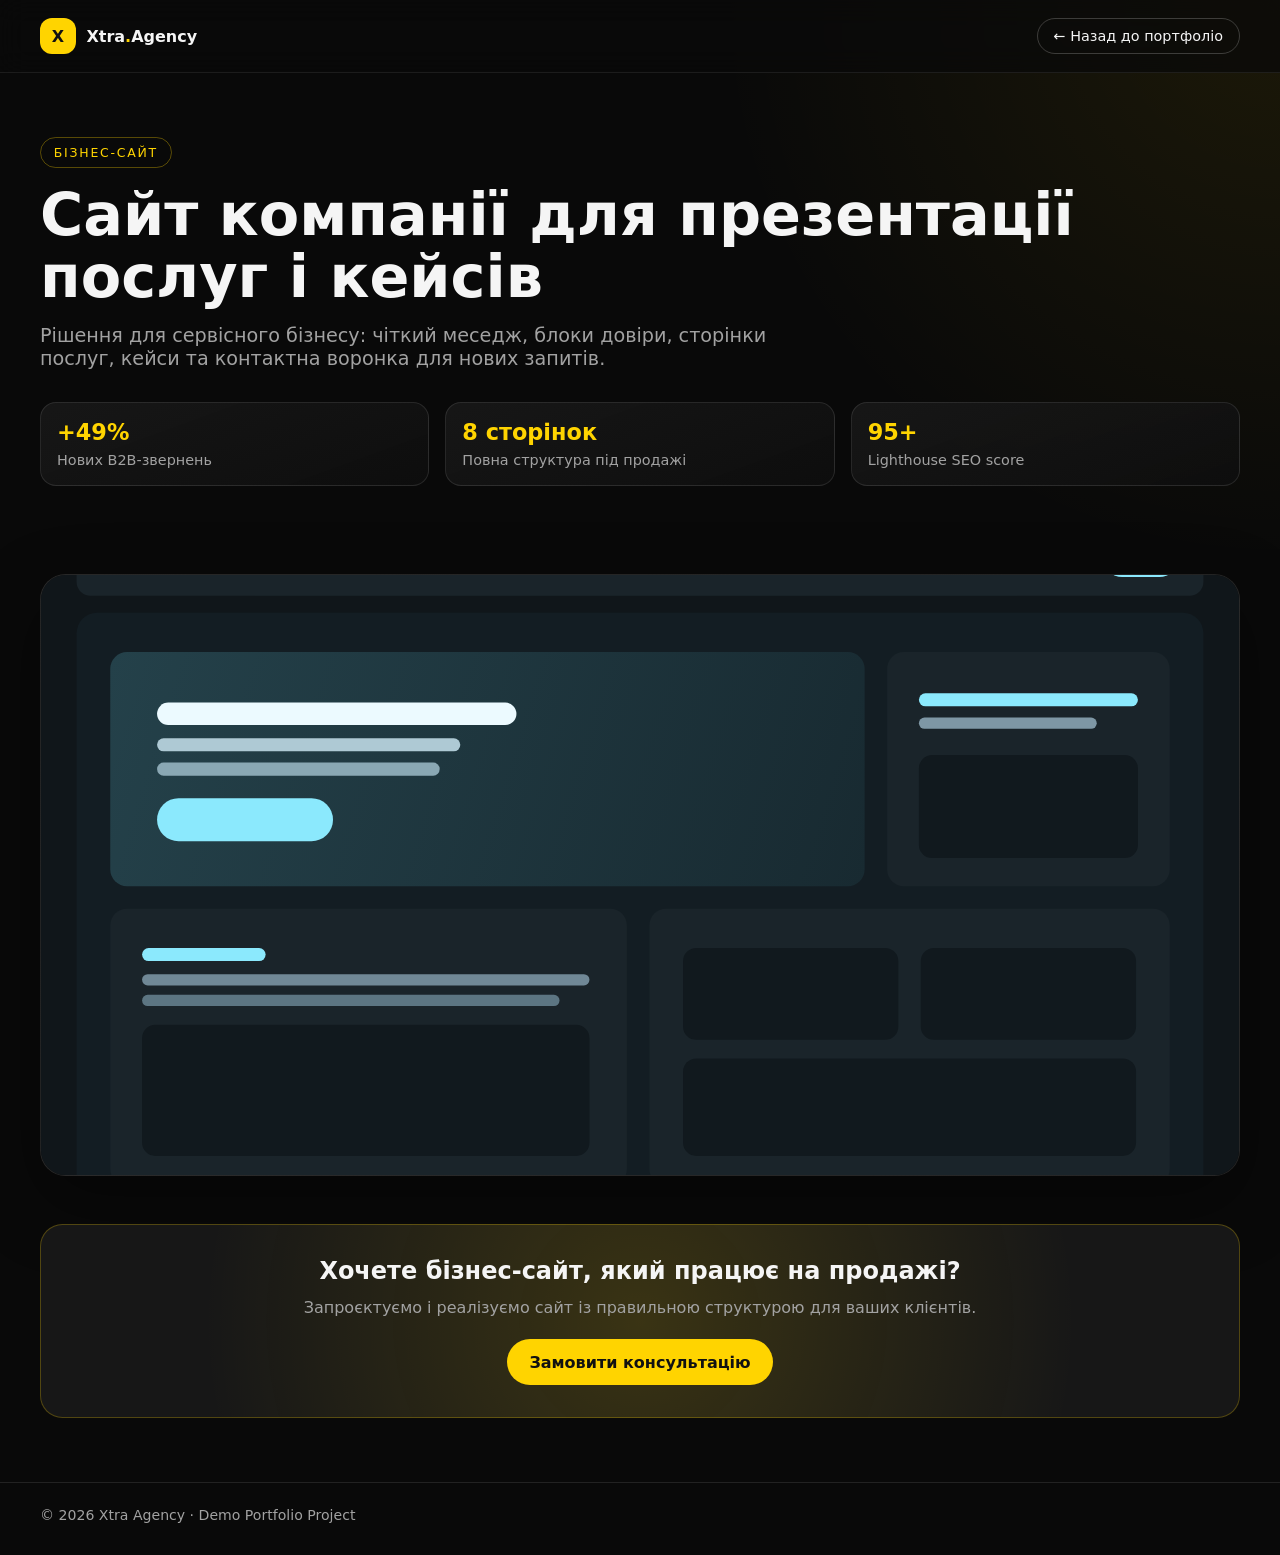
==== portfolio/business-site.html @ 53c30516 "Create unique high-fidelity portfolio mockups for all categories Co-authored-by: bogdan22807 <bogdan" ====
<!DOCTYPE html>
<html lang="uk">
<head>
  <meta charset="UTF-8">
  <meta name="viewport" content="width=device-width, initial-scale=1.0">
  <title>Бізнес-сайт компанії | Xtra Agency Portfolio</title>
  <meta name="description" content="Демо бізнес-сайту: послуги, кейси, переваги та контактні сценарії для B2B-компанії.">
  <link rel="stylesheet" href="../css/portfolio.css">
</head>
<body>
  <header class="topbar">
    <div class="container topbar__inner">
      <a class="brand" href="../index.html"><span class="brand__mark">X</span><span class="brand__name">Xtra<span>.</span>Agency</span></a>
      <a class="btn-back" href="../index.html#portfolio">← Назад до портфоліо</a>
    </div>
  </header>
  <main class="container">
    <section class="hero">
      <span class="eyebrow">Бізнес-сайт</span>
      <h1>Сайт компанії для презентації послуг і кейсів</h1>
      <p>Рішення для сервісного бізнесу: чіткий меседж, блоки довіри, сторінки послуг, кейси та контактна воронка для нових запитів.</p>
      <div class="metrics">
        <div class="metric"><strong>+49%</strong><span>Нових B2B-звернень</span></div>
        <div class="metric"><strong>8 сторінок</strong><span>Повна структура під продажі</span></div>
        <div class="metric"><strong>95+</strong><span>Lighthouse SEO score</span></div>
      </div>
    </section>
    <section class="showcase"><img src="../assets/mockup-business.svg" alt="Демо бізнес-сайту" loading="lazy"></section>
    <section class="cta"><h2>Хочете бізнес-сайт, який працює на продажі?</h2><p>Запроєктуємо і реалізуємо сайт із правильною структурою для ваших клієнтів.</p><a class="btn-main" href="../index.html#cta">Замовити консультацію</a></section>
  </main>
  <footer><div class="container">© 2026 Xtra Agency · Demo Portfolio Project</div></footer>
</body>
</html>
---- css/portfolio.css ----
:root {
  --black: #090909;
  --panel: #111111;
  --panel-soft: #171717;
  --yellow: #ffd400;
  --text: #f5f5f5;
  --muted: #a2a2a2;
}

* {
  box-sizing: border-box;
}

html {
  scroll-behavior: smooth;
}

body {
  margin: 0;
  font-family: "Manrope", "Inter", system-ui, sans-serif;
  background: radial-gradient(circle at top right, rgba(255, 212, 0, 0.08), transparent 28%), var(--black);
  color: var(--text);
}

a {
  color: inherit;
}

.container {
  width: min(1200px, calc(100% - 2.5rem));
  margin: 0 auto;
}

.topbar {
  position: sticky;
  top: 0;
  z-index: 20;
  backdrop-filter: blur(14px);
  background: rgba(10, 10, 10, 0.76);
  border-bottom: 1px solid rgba(255, 255, 255, 0.08);
}

.topbar__inner {
  min-height: 72px;
  display: flex;
  align-items: center;
  justify-content: space-between;
  gap: 1rem;
}

.brand {
  display: flex;
  align-items: center;
  gap: 0.65rem;
  text-decoration: none;
}

.brand__mark {
  width: 2.25rem;
  height: 2.25rem;
  border-radius: 0.75rem;
  background: var(--yellow);
  color: #111;
  display: inline-flex;
  align-items: center;
  justify-content: center;
  font-weight: 800;
}

.brand__name {
  font-weight: 800;
}

.brand__name span {
  color: var(--yellow);
}

.btn-back {
  text-decoration: none;
  border: 1px solid rgba(255, 255, 255, 0.2);
  border-radius: 999px;
  padding: 0.55rem 1rem;
  font-size: 0.9rem;
  transition: 0.25s ease;
}

.btn-back:hover {
  border-color: rgba(255, 212, 0, 0.6);
  background: rgba(255, 212, 0, 0.06);
}

.hero {
  padding: 4rem 0 2.5rem;
}

.eyebrow {
  display: inline-block;
  font-size: 0.78rem;
  text-transform: uppercase;
  letter-spacing: 0.14em;
  color: var(--yellow);
  border: 1px solid rgba(255, 212, 0, 0.32);
  border-radius: 999px;
  padding: 0.45rem 0.8rem;
  margin-bottom: 1rem;
}

h1 {
  margin: 0 0 1rem;
  font-size: clamp(2rem, 4.6vw, 4rem);
  line-height: 1.05;
}

.hero p {
  margin: 0;
  color: var(--muted);
  max-width: 760px;
  font-size: clamp(1rem, 1.8vw, 1.2rem);
}

.metrics {
  display: grid;
  grid-template-columns: repeat(3, minmax(0, 1fr));
  gap: 1rem;
  margin-top: 2rem;
}

.metric {
  border: 1px solid rgba(255, 255, 255, 0.1);
  border-radius: 1rem;
  padding: 1rem;
  background: linear-gradient(160deg, rgba(29, 29, 29, 0.7), rgba(14, 14, 14, 0.95));
}

.metric strong {
  color: var(--yellow);
  font-size: 1.4rem;
  display: block;
  margin-bottom: 0.3rem;
}

.metric span {
  color: var(--muted);
  font-size: 0.9rem;
}

.showcase {
  margin: 3rem 0;
  border: 1px solid rgba(255, 255, 255, 0.1);
  border-radius: 1.6rem;
  overflow: hidden;
  background: linear-gradient(145deg, rgba(20, 20, 20, 0.85), rgba(10, 10, 10, 0.95));
  box-shadow: 0 26px 70px rgba(0, 0, 0, 0.4);
}

.showcase img {
  display: block;
  width: 100%;
  max-height: 600px;
  object-fit: cover;
}

.section {
  margin: 3rem 0;
}

.section h2 {
  margin: 0 0 1rem;
  font-size: clamp(1.45rem, 2.5vw, 2.3rem);
}

.cards {
  display: grid;
  grid-template-columns: repeat(3, minmax(0, 1fr));
  gap: 1rem;
}

.card {
  border: 1px solid rgba(255, 255, 255, 0.1);
  border-radius: 1rem;
  padding: 1.15rem;
  background: var(--panel);
}

.card h3 {
  margin: 0 0 0.6rem;
  font-size: 1.05rem;
}

.card p {
  margin: 0;
  color: var(--muted);
  line-height: 1.5;
  font-size: 0.95rem;
}

.cta {
  margin: 3rem 0 4rem;
  border: 1px solid rgba(255, 212, 0, 0.25);
  border-radius: 1.4rem;
  background: radial-gradient(circle at center, rgba(255, 212, 0, 0.15), transparent 72%), var(--panel-soft);
  padding: 2rem;
  text-align: center;
}

.cta h2 {
  margin: 0 0 0.85rem;
}

.cta p {
  margin: 0 0 1.35rem;
  color: var(--muted);
}

.btn-main {
  display: inline-block;
  text-decoration: none;
  font-weight: 800;
  color: #111;
  background: var(--yellow);
  border-radius: 999px;
  padding: 0.85rem 1.4rem;
}

footer {
  border-top: 1px solid rgba(255, 255, 255, 0.1);
  color: var(--muted);
  font-size: 0.88rem;
  padding: 1.5rem 0 2rem;
}

@media (max-width: 900px) {
  .metrics,
  .cards {
    grid-template-columns: 1fr;
  }
}
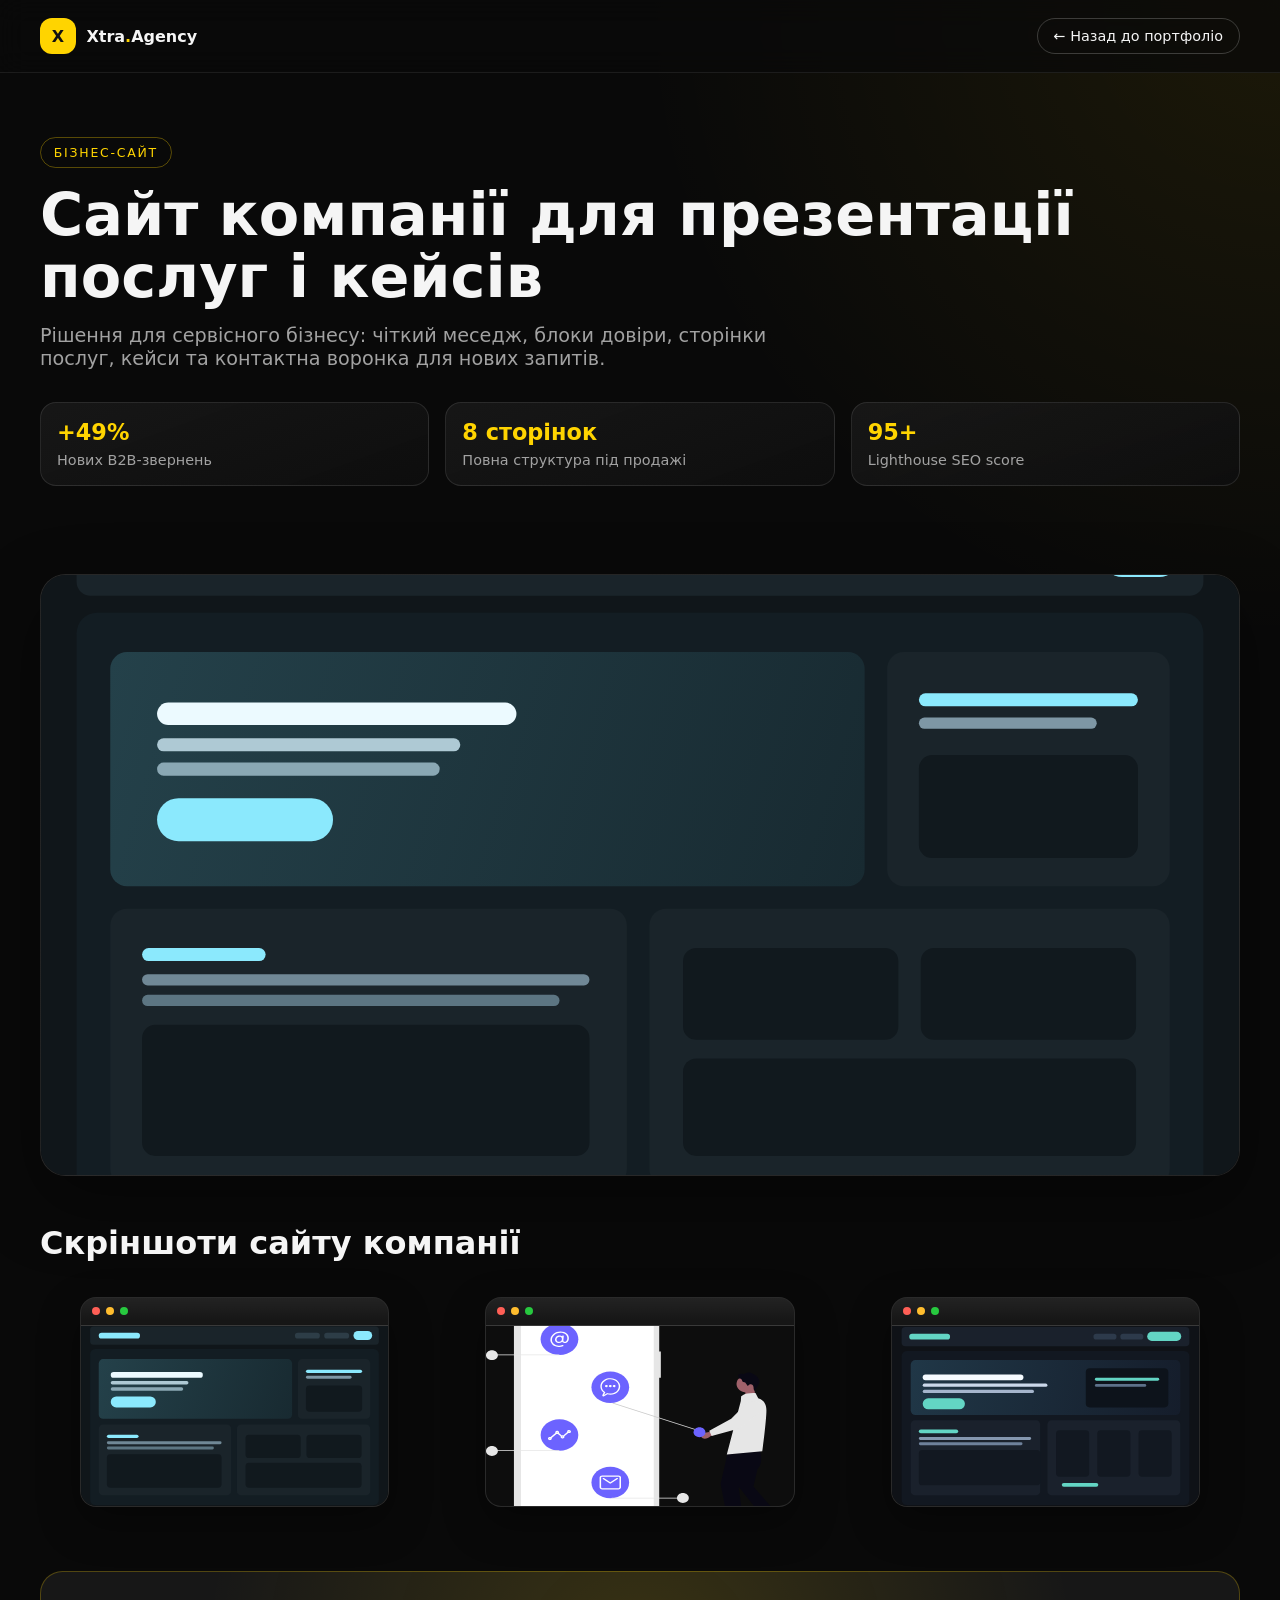
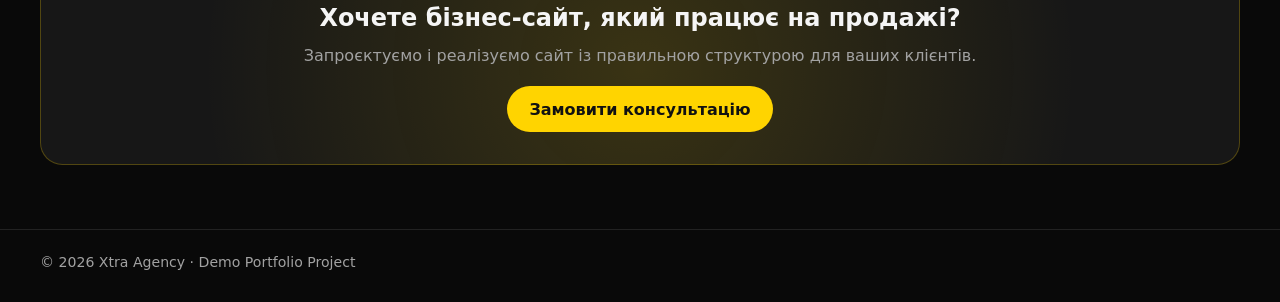
==== commit 21097e23: "Add multi-screenshot galleries to portfolio case pages Co-authored-by: bogdan22807 <bogdan22807@user" ====
--- a/portfolio/business-site.html
+++ b/portfolio/business-site.html
@@ -26,6 +26,14 @@
       </div>
     </section>
     <section class="showcase"><img src="../assets/mockup-business.svg" alt="Демо бізнес-сайту" loading="lazy"></section>
+    <section class="section">
+      <h2>Скріншоти сайту компанії</h2>
+      <div class="screens-grid">
+        <figure class="screen-shot"><div class="screen-shot__bar"></div><img src="../assets/mockup-business.svg" alt="Головна сторінка бізнес-сайту"></figure>
+        <figure class="screen-shot"><div class="screen-shot__bar"></div><img src="../assets/бізнесайт.svg" alt="Розділ послуг і кейсів"></figure>
+        <figure class="screen-shot"><div class="screen-shot__bar"></div><img src="../assets/mockup-corporate.svg" alt="Контактний блок і форма заявки"></figure>
+      </div>
+    </section>
     <section class="cta"><h2>Хочете бізнес-сайт, який працює на продажі?</h2><p>Запроєктуємо і реалізуємо сайт із правильною структурою для ваших клієнтів.</p><a class="btn-main" href="../index.html#cta">Замовити консультацію</a></section>
   </main>
   <footer><div class="container">© 2026 Xtra Agency · Demo Portfolio Project</div></footer>
--- a/css/portfolio.css
+++ b/css/portfolio.css
@@ -160,6 +160,54 @@
   object-fit: cover;
 }
 
+.screens-grid {
+  margin-top: 1.2rem;
+  display: grid;
+  grid-template-columns: repeat(3, minmax(0, 1fr));
+  gap: 1rem;
+}
+
+.screen-shot {
+  border: 1px solid rgba(255, 255, 255, 0.12);
+  border-radius: 1rem;
+  overflow: hidden;
+  background: #0d0d0d;
+  box-shadow: 0 16px 40px rgba(0, 0, 0, 0.35);
+  transition: transform 0.25s ease, box-shadow 0.25s ease, border-color 0.25s ease;
+}
+
+.screen-shot:hover {
+  transform: translateY(-4px);
+  border-color: rgba(255, 212, 0, 0.38);
+  box-shadow: 0 22px 46px rgba(0, 0, 0, 0.45);
+}
+
+.screen-shot__bar {
+  height: 28px;
+  border-bottom: 1px solid rgba(255, 255, 255, 0.1);
+  background: linear-gradient(180deg, rgba(255, 255, 255, 0.09), rgba(255, 255, 255, 0.03));
+  position: relative;
+}
+
+.screen-shot__bar::before {
+  content: "";
+  position: absolute;
+  top: 9px;
+  left: 11px;
+  width: 8px;
+  height: 8px;
+  border-radius: 999px;
+  background: #ff5f56;
+  box-shadow: 14px 0 0 #ffbd2e, 28px 0 0 #27c93f;
+}
+
+.screen-shot img {
+  width: 100%;
+  height: 180px;
+  object-fit: cover;
+  display: block;
+}
+
 .section {
   margin: 3rem 0;
 }
@@ -231,7 +279,8 @@
 
 @media (max-width: 900px) {
   .metrics,
-  .cards {
+  .cards,
+  .screens-grid {
     grid-template-columns: 1fr;
   }
 }
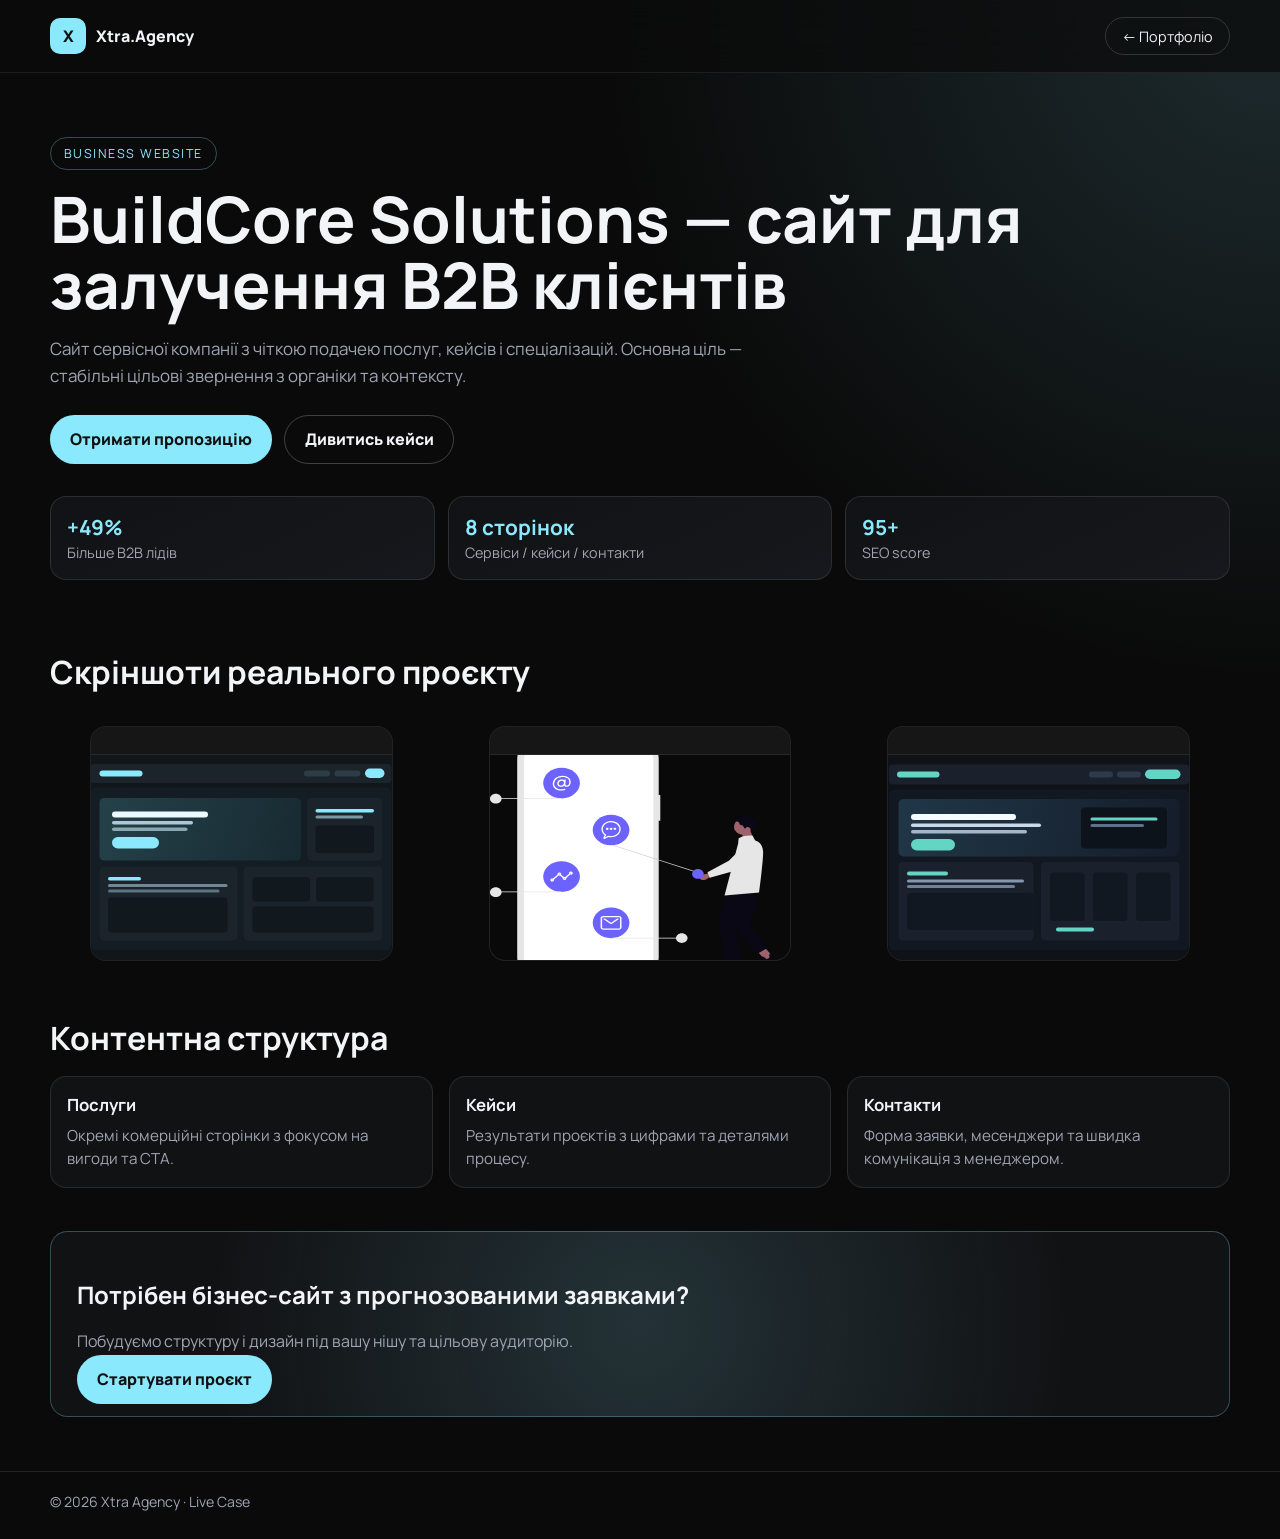
==== commit a160f71e: "Rebuild portfolio cases as real niche-specific mini websites Co-authored-by: bogdan22807 <bogdan2280" ====
--- a/portfolio/business-site.html
+++ b/portfolio/business-site.html
@@ -3,39 +3,27 @@
 <head>
   <meta charset="UTF-8">
   <meta name="viewport" content="width=device-width, initial-scale=1.0">
-  <title>Бізнес-сайт компанії | Xtra Agency Portfolio</title>
-  <meta name="description" content="Демо бізнес-сайту: послуги, кейси, переваги та контактні сценарії для B2B-компанії.">
-  <link rel="stylesheet" href="../css/portfolio.css">
+  <title>BuildCore Solutions — бізнес-сайт компанії</title>
+  <meta name="description" content="Кейс бізнес-сайту для сервісної компанії з блоками послуг, кейсів, довіри та контактною воронкою.">
+  <link rel="preconnect" href="https://fonts.googleapis.com">
+  <link rel="preconnect" href="https://fonts.gstatic.com" crossorigin>
+  <link href="https://fonts.googleapis.com/css2?family=Manrope:wght@400;600;700;800&display=swap" rel="stylesheet">
+  <link rel="stylesheet" href="../css/case-live-sites.css">
 </head>
-<body>
-  <header class="topbar">
-    <div class="container topbar__inner">
-      <a class="brand" href="../index.html"><span class="brand__mark">X</span><span class="brand__name">Xtra<span>.</span>Agency</span></a>
-      <a class="btn-back" href="../index.html#portfolio">← Назад до портфоліо</a>
-    </div>
-  </header>
+<body style="--accent:#8be9fd">
+  <header class="top"><div class="container top__row"><a class="logo" href="../index.html"><span class="logo__mark">X</span><span>Xtra.Agency</span></a><a class="chip" href="../index.html#portfolio">← Портфоліо</a></div></header>
   <main class="container">
     <section class="hero">
-      <span class="eyebrow">Бізнес-сайт</span>
-      <h1>Сайт компанії для презентації послуг і кейсів</h1>
-      <p>Рішення для сервісного бізнесу: чіткий меседж, блоки довіри, сторінки послуг, кейси та контактна воронка для нових запитів.</p>
-      <div class="metrics">
-        <div class="metric"><strong>+49%</strong><span>Нових B2B-звернень</span></div>
-        <div class="metric"><strong>8 сторінок</strong><span>Повна структура під продажі</span></div>
-        <div class="metric"><strong>95+</strong><span>Lighthouse SEO score</span></div>
-      </div>
+      <span class="eyebrow">Business Website</span>
+      <h1>BuildCore Solutions — сайт для залучення B2B клієнтів</h1>
+      <p class="lead">Сайт сервісної компанії з чіткою подачею послуг, кейсів і спеціалізацій. Основна ціль — стабільні цільові звернення з органіки та контексту.</p>
+      <div class="cta-row"><a class="btn btn--accent" href="#">Отримати пропозицію</a><a class="btn btn--ghost" href="#">Дивитись кейси</a></div>
+      <div class="metrics"><div class="metric"><strong>+49%</strong><span>Більше B2B лідів</span></div><div class="metric"><strong>8 сторінок</strong><span>Сервіси / кейси / контакти</span></div><div class="metric"><strong>95+</strong><span>SEO score</span></div></div>
     </section>
-    <section class="showcase"><img src="../assets/mockup-business.svg" alt="Демо бізнес-сайту" loading="lazy"></section>
-    <section class="section">
-      <h2>Скріншоти сайту компанії</h2>
-      <div class="screens-grid">
-        <figure class="screen-shot"><div class="screen-shot__bar"></div><img src="../assets/mockup-business.svg" alt="Головна сторінка бізнес-сайту"></figure>
-        <figure class="screen-shot"><div class="screen-shot__bar"></div><img src="../assets/бізнесайт.svg" alt="Розділ послуг і кейсів"></figure>
-        <figure class="screen-shot"><div class="screen-shot__bar"></div><img src="../assets/mockup-corporate.svg" alt="Контактний блок і форма заявки"></figure>
-      </div>
-    </section>
-    <section class="cta"><h2>Хочете бізнес-сайт, який працює на продажі?</h2><p>Запроєктуємо і реалізуємо сайт із правильною структурою для ваших клієнтів.</p><a class="btn-main" href="../index.html#cta">Замовити консультацію</a></section>
+    <section class="section"><h2>Скріншоти реального проєкту</h2><div class="shots"><figure class="shot"><div class="shot__bar"></div><img src="../assets/mockup-business.svg" alt="Головна"></figure><figure class="shot"><div class="shot__bar"></div><img src="../assets/бізнесайт.svg" alt="Послуги"></figure><figure class="shot"><div class="shot__bar"></div><img src="../assets/mockup-corporate.svg" alt="Контакти"></figure></div></section>
+    <section class="section"><h2>Контентна структура</h2><div class="grid-3"><article class="card"><h3>Послуги</h3><p>Окремі комерційні сторінки з фокусом на вигоди та CTA.</p></article><article class="card"><h3>Кейси</h3><p>Результати проєктів з цифрами та деталями процесу.</p></article><article class="card"><h3>Контакти</h3><p>Форма заявки, месенджери та швидка комунікація з менеджером.</p></article></div></section>
+    <section class="cta"><h2>Потрібен бізнес-сайт з прогнозованими заявками?</h2><p>Побудуємо структуру і дизайн під вашу нішу та цільову аудиторію.</p><a class="btn btn--accent" href="../index.html#calculator">Стартувати проєкт</a></section>
   </main>
-  <footer><div class="container">© 2026 Xtra Agency · Demo Portfolio Project</div></footer>
+  <footer><div class="container">© 2026 Xtra Agency · Live Case</div></footer>
 </body>
 </html>
--- a/css/case-live-sites.css
+++ b/css/case-live-sites.css
@@ -0,0 +1,249 @@
+:root {
+  --bg: #0a0a0a;
+  --panel: #111214;
+  --panel-2: #17181d;
+  --text: #f3f4f7;
+  --muted: #9fa4b2;
+  --accent: #ffd400;
+}
+
+* {
+  box-sizing: border-box;
+}
+
+html {
+  scroll-behavior: smooth;
+}
+
+body {
+  margin: 0;
+  font-family: "Manrope", "Inter", system-ui, sans-serif;
+  background: radial-gradient(circle at top right, color-mix(in srgb, var(--accent), transparent 85%), transparent 34%), var(--bg);
+  color: var(--text);
+}
+
+a {
+  color: inherit;
+  text-decoration: none;
+}
+
+.container {
+  width: min(1180px, calc(100% - 2.5rem));
+  margin-inline: auto;
+}
+
+.top {
+  position: sticky;
+  top: 0;
+  z-index: 20;
+  backdrop-filter: blur(16px);
+  border-bottom: 1px solid rgba(255, 255, 255, 0.08);
+  background: rgba(11, 11, 11, 0.74);
+}
+
+.top__row {
+  min-height: 72px;
+  display: flex;
+  align-items: center;
+  justify-content: space-between;
+  gap: 1rem;
+}
+
+.logo {
+  display: flex;
+  align-items: center;
+  gap: 0.62rem;
+  font-weight: 800;
+}
+
+.logo__mark {
+  width: 36px;
+  height: 36px;
+  border-radius: 10px;
+  background: var(--accent);
+  color: #111;
+  display: inline-flex;
+  align-items: center;
+  justify-content: center;
+}
+
+.chip {
+  border: 1px solid rgba(255, 255, 255, 0.15);
+  border-radius: 999px;
+  padding: 0.55rem 1rem;
+  font-size: 0.9rem;
+}
+
+.hero {
+  padding: 4rem 0 2rem;
+}
+
+.eyebrow {
+  display: inline-flex;
+  gap: 0.4rem;
+  align-items: center;
+  border: 1px solid color-mix(in srgb, var(--accent), transparent 70%);
+  color: var(--accent);
+  border-radius: 999px;
+  font-size: 0.78rem;
+  text-transform: uppercase;
+  letter-spacing: 0.12em;
+  padding: 0.45rem 0.8rem;
+}
+
+h1 {
+  margin: 1rem 0 1rem;
+  font-size: clamp(2rem, 5vw, 4rem);
+  line-height: 1.03;
+}
+
+.lead {
+  color: var(--muted);
+  max-width: 760px;
+  font-size: 1.06rem;
+  line-height: 1.6;
+}
+
+.cta-row {
+  margin-top: 1.6rem;
+  display: flex;
+  gap: 0.75rem;
+  flex-wrap: wrap;
+}
+
+.btn {
+  border-radius: 999px;
+  padding: 0.78rem 1.2rem;
+  font-weight: 800;
+  border: 1px solid transparent;
+}
+
+.btn--accent {
+  background: var(--accent);
+  color: #111;
+}
+
+.btn--ghost {
+  border-color: rgba(255, 255, 255, 0.22);
+}
+
+.metrics {
+  margin-top: 2rem;
+  display: grid;
+  grid-template-columns: repeat(3, minmax(0, 1fr));
+  gap: 0.8rem;
+}
+
+.metric {
+  border: 1px solid rgba(255, 255, 255, 0.1);
+  border-radius: 1rem;
+  background: linear-gradient(155deg, var(--panel), var(--panel-2));
+  padding: 1rem;
+}
+
+.metric strong {
+  font-size: 1.3rem;
+  color: var(--accent);
+  display: block;
+}
+
+.metric span {
+  color: var(--muted);
+  font-size: 0.9rem;
+}
+
+.section {
+  margin: 2.4rem 0;
+}
+
+.section h2 {
+  margin: 0 0 1rem;
+  font-size: clamp(1.4rem, 2.8vw, 2rem);
+}
+
+.grid-3 {
+  display: grid;
+  grid-template-columns: repeat(3, minmax(0, 1fr));
+  gap: 1rem;
+}
+
+.grid-2 {
+  display: grid;
+  grid-template-columns: repeat(2, minmax(0, 1fr));
+  gap: 1rem;
+}
+
+.card {
+  border: 1px solid rgba(255, 255, 255, 0.1);
+  border-radius: 1rem;
+  background: var(--panel);
+  padding: 1rem;
+}
+
+.card h3 {
+  margin: 0 0 0.5rem;
+  font-size: 1.05rem;
+}
+
+.card p,
+.card li {
+  margin: 0;
+  color: var(--muted);
+  line-height: 1.55;
+  font-size: 0.95rem;
+}
+
+.shots {
+  display: grid;
+  grid-template-columns: repeat(3, minmax(0, 1fr));
+  gap: 1rem;
+}
+
+.shot {
+  border: 1px solid rgba(255, 255, 255, 0.1);
+  border-radius: 1rem;
+  overflow: hidden;
+  background: #090909;
+}
+
+.shot__bar {
+  height: 28px;
+  border-bottom: 1px solid rgba(255, 255, 255, 0.08);
+  background: rgba(255, 255, 255, 0.05);
+}
+
+.shot img {
+  width: 100%;
+  height: 205px;
+  object-fit: cover;
+  display: block;
+}
+
+.cta {
+  margin: 2.7rem 0 3.4rem;
+  border: 1px solid color-mix(in srgb, var(--accent), transparent 72%);
+  border-radius: 1.1rem;
+  background: radial-gradient(circle at center, color-mix(in srgb, var(--accent), transparent 85%), transparent 72%), var(--panel);
+  padding: 1.6rem;
+}
+
+.cta p {
+  color: var(--muted);
+  margin: 0.4rem 0 1rem;
+}
+
+footer {
+  border-top: 1px solid rgba(255, 255, 255, 0.1);
+  color: var(--muted);
+  padding: 1.2rem 0 1.8rem;
+  font-size: 0.88rem;
+}
+
+@media (max-width: 980px) {
+  .metrics,
+  .grid-3,
+  .grid-2,
+  .shots {
+    grid-template-columns: 1fr;
+  }
+}
